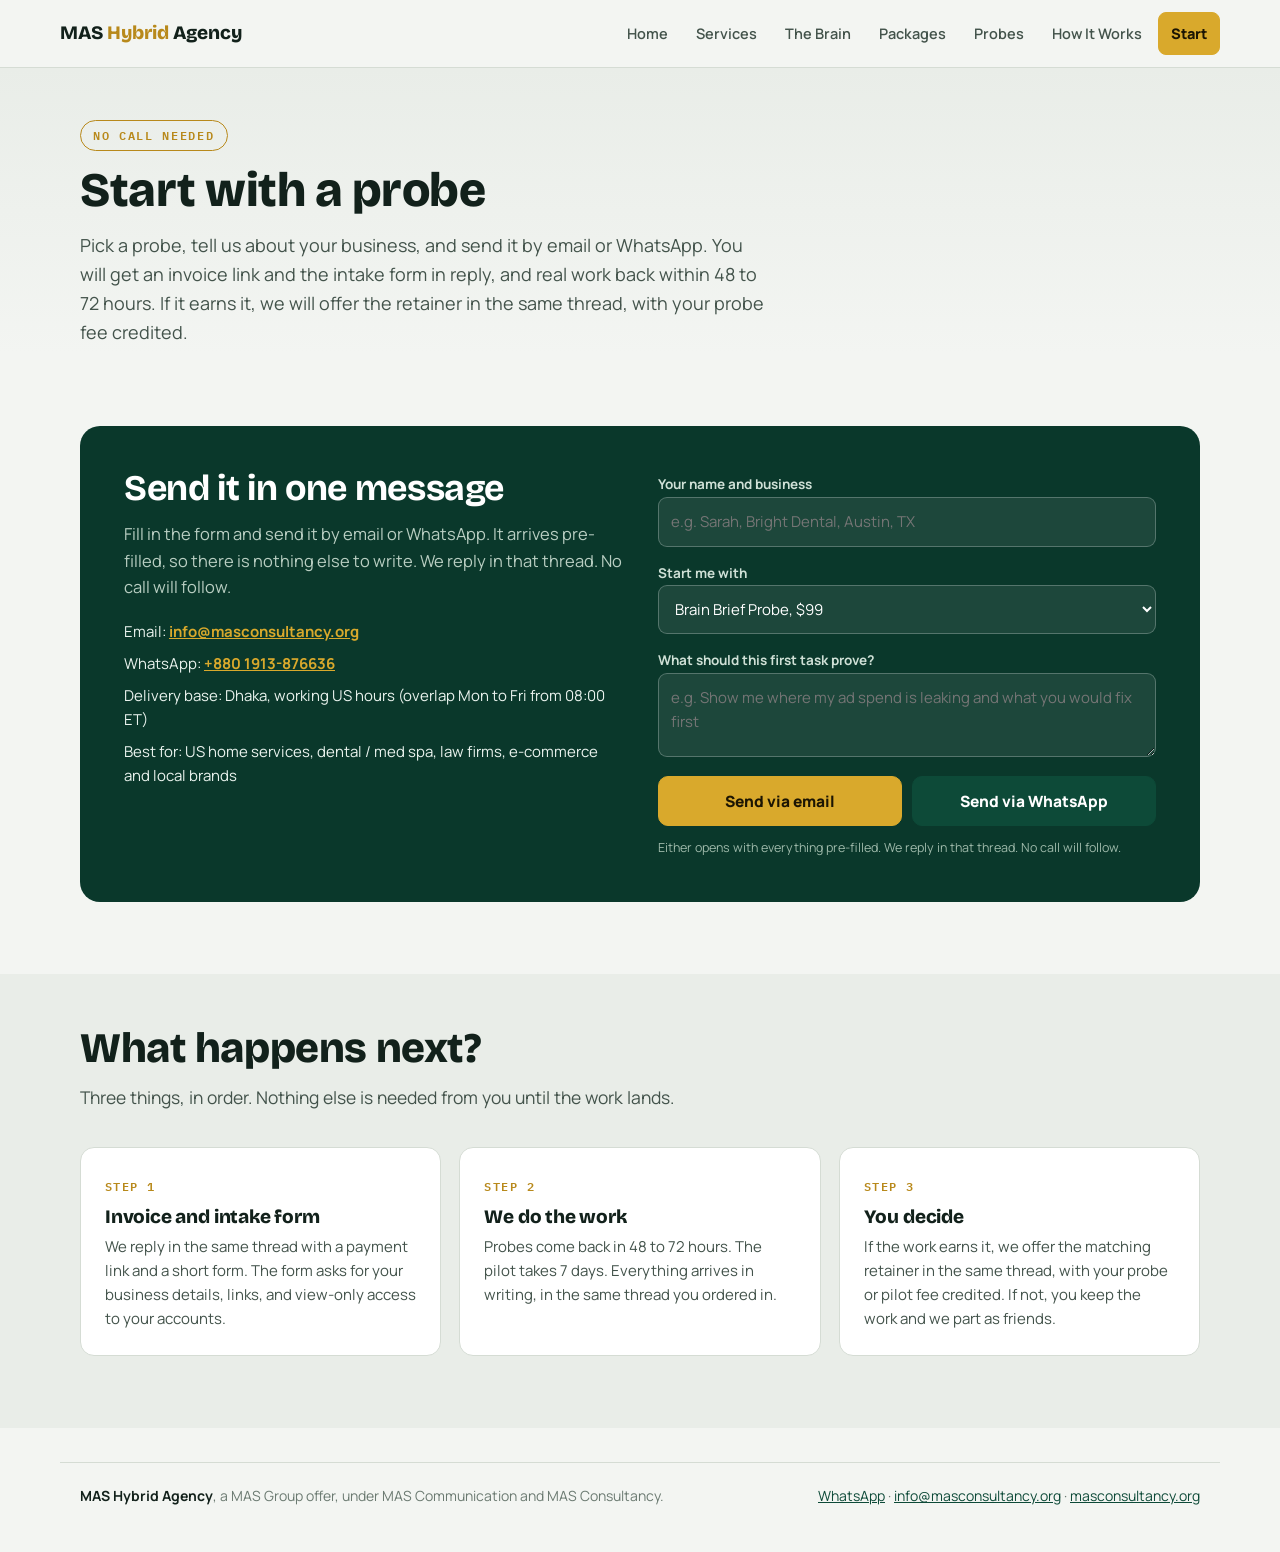
==== start.html @ c4781bc7 "Rebuild as 7-page site with menu bar and plain-language copy" ====
<!doctype html>
<html lang="en">
  <head>
    <meta charset="utf-8" />
    <meta name="viewport" content="width=device-width, initial-scale=1, viewport-fit=cover" />
    <meta name="color-scheme" content="light dark" />
    <link rel="icon" href="data:," />
    <title>Start | MAS Hybrid Agency</title>
    <meta name="description" content="Start with a probe. Pick a task, tell us about your business, and send it by WhatsApp or email. Real work back in 48 to 72 hours." />
    <link rel="canonical" href="https://agency.masconsultancy.org/start.html" />
    <meta name="google-site-verification" content="RtVPazd3vLeIZ7rx06zuJCmHE-kzX8Y3AJQsRol6EuU" />
    <!-- Google tag (gtag.js) -->
    <script async src="https://www.googletagmanager.com/gtag/js?id=G-MPVRDQL9S2"></script>
    <script>
      window.dataLayer = window.dataLayer || [];
      function gtag(){dataLayer.push(arguments);}
      gtag('js', new Date());
      gtag('config', 'G-MPVRDQL9S2');
    </script>
    <link rel="preconnect" href="https://fonts.googleapis.com" />
    <link rel="preconnect" href="https://fonts.gstatic.com" crossorigin />
    <link href="https://fonts.googleapis.com/css2?family=Bricolage+Grotesque:opsz,wght@12..96,400;12..96,600;12..96,800&family=Manrope:wght@400;500;600;700;800&family=IBM+Plex+Mono:wght@400;500;600&display=swap" rel="stylesheet" />
    <link rel="stylesheet" href="assets/style.css" />
  </head>
  <body>
    <nav>
      <div class="wrap nav-in">
        <a class="brand" href="index.html">MAS <span>Hybrid</span> Agency</a>
        <button type="button" class="nav-toggle" aria-label="Menu" aria-expanded="false" aria-controls="nav-links"><span></span><span></span><span></span></button>
        <div class="nav-links" id="nav-links">
          <a href="index.html">Home</a>
          <a href="services.html">Services</a>
          <a href="brain.html">The Brain</a>
          <a href="packages.html">Packages</a>
          <a href="probes.html">Probes</a>
          <a href="how-it-works.html">How It Works</a>
          <a href="start.html" class="btn btn-gold btn-sm active" style="color:#1c1503">Start</a>
        </div>
      </div>
    </nav>

    <header class="page-head">
      <div class="wrap">
        <span class="tag">No call needed</span>
        <h1>Start with a probe</h1>
        <p class="lead">Pick a probe, tell us about your business, and send it by email or WhatsApp. You will get an invoice link and the intake form in reply, and real work back within 48 to 72 hours. If it earns it, we will offer the retainer in the same thread, with your probe fee credited.</p>
      </div>
    </header>

    <section>
      <div class="wrap">
        <div class="cta-sec">
          <div class="cta-grid">
            <div>
              <h2>Send it in one message</h2>
              <p>Fill in the form and send it by email or WhatsApp. It arrives pre-filled, so there is nothing else to write. We reply in that thread. No call will follow.</p>
              <div class="direct">
                <span>Email: <a href="mailto:info@masconsultancy.org">info@masconsultancy.org</a></span>
                <span>WhatsApp: <a href="https://wa.me/8801913876636" target="_blank" rel="noopener">+880 1913-876636</a></span>
                <span>Delivery base: Dhaka, working US hours (overlap Mon to Fri from 08:00 ET)</span>
                <span>Best for: US home services, dental / med spa, law firms, e-commerce and local brands</span>
              </div>
            </div>
            <form class="cta-form" id="lead-form">
              <div>
                <label for="f-name">Your name and business</label>
                <input id="f-name" type="text" placeholder="e.g. Sarah, Bright Dental, Austin, TX" autocomplete="name" />
              </div>
              <div>
                <label for="f-interest">Start me with</label>
                <select id="f-interest">
                  <option>Brain Brief Probe, $99</option>
                  <option>Marketing Audit Probe, $149</option>
                  <option>Content Probe, $199</option>
                  <option>Ads Fix Probe, $249</option>
                  <option>One-week Pilot, $750</option>
                  <option>Skip the probe, talk retainers (still by message)</option>
                </select>
              </div>
              <div>
                <label for="f-goal">What should this first task prove?</label>
                <textarea id="f-goal" placeholder="e.g. Show me where my ad spend is leaking and what you would fix first"></textarea>
              </div>
              <div style="display:flex;gap:10px;flex-wrap:wrap">
                <button type="submit" class="btn btn-gold" style="color:#1c1503;flex:1">Send via email</button>
                <button type="button" class="btn btn-green" id="f-wa" style="flex:1">Send via WhatsApp</button>
              </div>
              <p style="font-size:12.5px;color:#9db8a9">Either opens with everything pre-filled. We reply in that thread. No call will follow.</p>
            </form>
          </div>
        </div>
      </div>
    </section>

    <section style="background:var(--bg2);padding-top:52px">
      <div class="wrap">
        <div class="sec-head">
          <h2>What happens next?</h2>
          <p>Three things, in order. Nothing else is needed from you until the work lands.</p>
        </div>
        <div class="funnel">
          <div class="step"><span class="s-num">Step 1</span><h3>Invoice and intake form</h3><p>We reply in the same thread with a payment link and a short form. The form asks for your business details, links, and view-only access to your accounts.</p></div>
          <div class="step"><span class="s-num">Step 2</span><h3>We do the work</h3><p>Probes come back in 48 to 72 hours. The pilot takes 7 days. Everything arrives in writing, in the same thread you ordered in.</p></div>
          <div class="step"><span class="s-num">Step 3</span><h3>You decide</h3><p>If the work earns it, we offer the matching retainer in the same thread, with your probe or pilot fee credited. If not, you keep the work and we part as friends.</p></div>
        </div>
      </div>
    </section>

    <footer>
      <div class="wrap foot">
        <span><b style="color:var(--ink)">MAS Hybrid Agency</b>, a MAS Group offer, under MAS Communication and MAS Consultancy.</span>
        <span><a href="https://api.whatsapp.com/send/?phone=8801913876636" target="_blank" rel="noopener">WhatsApp</a> · <a href="mailto:info@masconsultancy.org">info@masconsultancy.org</a> · <a href="https://masconsultancy.org" target="_blank" rel="noopener">masconsultancy.org</a></span>
      </div>
    </footer>

    <script src="assets/main.js"></script>
    <script src="assets/start.js"></script>
  </body>
</html>
---- assets/style.css ----
button, [role="button"], select, summary, input:not([type="checkbox"], [type="radio"]) { min-height: 2rem; }
      * { box-sizing: border-box; }
      :root{
        --bg:#f3f5f2; --bg2:#e9ede8; --surface:#ffffff; --surface2:#eef1ec;
        --ink:#12211b; --ink2:#43534b; --ink3:#6b7a71;
        --line:#d5dcd4;
        --green:#0d4a38; --green2:#0a382b; --green-soft:#dcebe2;
        --gold:#b8891b; --gold2:#d9a92c; --gold-soft:#f4e8c8;
        --wa:#e7f6ec; --wa-head:#075e54; --wa-bubble:#ffffff;
        --shadow:0 18px 44px rgba(13,46,35,.13);
        --radius:14px;
      }
      @media (prefers-color-scheme: dark){
        :root{
          --bg:#0a120f; --bg2:#0e1713; --surface:#121d18; --surface2:#16241e;
          --ink:#e9efeb; --ink2:#aebdb4; --ink3:#7e9186;
          --line:#24352d;
          --green:#2f9e77; --green2:#0d4a38; --green-soft:#173528;
          --gold:#d9a92c; --gold2:#e8bc4a; --gold-soft:#2e2712;
          --wa:#0b141a; --wa-head:#1f2c34; --wa-bubble:#1f2c34;
          --shadow:0 18px 44px rgba(0,0,0,.45);
        }
      }
      html{scroll-behavior:smooth}
      body{margin:0;background:var(--bg);color:var(--ink);font-family:"Manrope",system-ui,sans-serif;font-size:16.5px;line-height:1.6;-webkit-font-smoothing:antialiased}
      h1,h2,h3{font-family:"Bricolage Grotesque","Manrope",sans-serif;line-height:1.08;margin:0;letter-spacing:-.01em}
      p{margin:0}
      a{color:var(--green)}
      .mono{font-family:"IBM Plex Mono",monospace}
      .wrap{max-width:1160px;margin:0 auto;padding:0 20px}
      section{padding:72px 0}
      .sec-head{max-width:720px;margin-bottom:36px}
      .sec-head h2{font-size:clamp(28px,4.4vw,42px);font-weight:800;margin-bottom:12px}
      .sec-head p{color:var(--ink2);font-size:17.5px}
      .tag{display:inline-block;font-family:"IBM Plex Mono",monospace;font-size:12px;font-weight:600;letter-spacing:.14em;text-transform:uppercase;color:var(--gold);border:1px solid var(--gold);border-radius:999px;padding:5px 12px;margin-bottom:16px}

      /* Nav */
      nav{position:sticky;top:0;z-index:50;background:color-mix(in srgb,var(--bg) 88%, transparent);backdrop-filter:blur(10px);border-bottom:1px solid var(--line)}
      .nav-in{display:flex;align-items:center;gap:18px;padding:12px 0;flex-wrap:wrap}
      .brand{font-family:"Bricolage Grotesque",sans-serif;font-weight:800;font-size:19px;color:var(--ink);text-decoration:none}
      .brand span{color:var(--gold)}
      .nav-links{display:flex;gap:4px;flex-wrap:wrap;margin-left:auto}
      .nav-links a{color:var(--ink2);text-decoration:none;font-weight:600;font-size:14.5px;padding:9px 12px;border-radius:8px;min-height:36px;display:inline-flex;align-items:center}
      .nav-links a:hover{color:var(--ink);background:var(--surface2)}
      .nav-links a.active{color:var(--ink);background:var(--green-soft);font-weight:800}
      .nav-links a.active:hover{background:var(--green-soft)}
      .nav-links a.btn.active{background:var(--gold2)}
      .nav-toggle{display:none;background:none;border:1.5px solid var(--line);border-radius:9px;width:44px;height:44px;cursor:pointer;margin-left:auto;align-items:center;justify-content:center;flex-direction:column;gap:5px;flex:none}
      .nav-toggle span{display:block;width:20px;height:2px;background:var(--ink);border-radius:2px}
      .nav-toggle[aria-expanded="true"] span:nth-child(1){transform:translateY(7px) rotate(45deg)}
      .nav-toggle[aria-expanded="true"] span:nth-child(2){opacity:0}
      .nav-toggle[aria-expanded="true"] span:nth-child(3){transform:translateY(-7px) rotate(-45deg)}
      .btn{display:inline-flex;align-items:center;justify-content:center;gap:8px;border-radius:10px;padding:13px 22px;font-weight:800;font-size:15.5px;text-decoration:none;border:1.5px solid transparent;cursor:pointer;min-height:48px;font-family:inherit}
      .btn-gold{background:var(--gold2);color:#1c1503;border-color:var(--gold2)}
      .btn-gold:hover{background:var(--gold)}
      .btn-green{background:var(--green);color:#fff;border-color:var(--green)}
      @media (prefers-color-scheme: dark){.btn-green{background:var(--green);color:#06110c}}
      .btn-ghost{background:transparent;color:var(--ink);border-color:var(--line)}
      .btn-ghost:hover{border-color:var(--ink3)}
      .btn-sm{padding:9px 16px;min-height:40px;font-size:14px}

      /* Hero */
      .hero{padding:56px 0 64px;background:linear-gradient(180deg,var(--bg2),var(--bg))}
      .hero-grid{display:grid;grid-template-columns:1.05fr .95fr;gap:44px;align-items:center}
      .hero h1{font-size:clamp(36px,5.6vw,58px);font-weight:800;margin-bottom:18px}
      .hero h1 em{font-style:normal;color:var(--green);border-bottom:5px solid var(--gold2)}
      .hero .lead{font-size:19px;color:var(--ink2);margin-bottom:28px;max-width:34em}
      .hero-ctas{display:flex;gap:12px;flex-wrap:wrap;margin-bottom:30px}
      .hero-points{display:grid;gap:10px}
      .hero-points li{list-style:none;display:flex;gap:10px;font-weight:600;font-size:15.5px}
      .hero-points ul{margin:0;padding:0;display:grid;gap:10px}
      .tick{flex:none;width:22px;height:22px;border-radius:50%;background:var(--green-soft);color:var(--green);display:inline-flex;align-items:center;justify-content:center;font-size:13px;font-weight:800;margin-top:2px}
      .hero-media{position:relative}
      .hero-media img{width:100%;height:100%;max-height:520px;object-fit:cover;border-radius:18px;box-shadow:var(--shadow);display:block}
      .hero-card{position:absolute;left:14px;bottom:14px;right:14px;background:var(--surface);border:1px solid var(--line);border-radius:12px;padding:14px 16px;box-shadow:var(--shadow)}
      .hero-card .mono{font-size:11.5px;color:var(--gold);letter-spacing:.1em;text-transform:uppercase;font-weight:600}
      .hero-card p{font-weight:700;font-size:15px;margin-top:3px}
      .stat-strip{display:grid;grid-template-columns:repeat(4,1fr);gap:1px;background:var(--line);border:1px solid var(--line);border-radius:var(--radius);overflow:hidden;margin-top:52px}
      .stat{background:var(--surface);padding:20px 18px}
      .stat b{display:block;font-family:"Bricolage Grotesque",sans-serif;font-size:27px;font-weight:800}
      .stat span{color:var(--ink2);font-size:13.5px;font-weight:600}

      /* Models */
      .models{display:grid;grid-template-columns:minmax(0,780px);justify-content:center;gap:18px}
      .model{background:var(--surface);border:1px solid var(--line);border-radius:var(--radius);padding:26px;display:flex;flex-direction:column}
      .model.mas{border:2px solid var(--gold2);position:relative}
      .model .m-tag{font-family:"IBM Plex Mono",monospace;font-size:11.5px;letter-spacing:.12em;text-transform:uppercase;font-weight:600;margin-bottom:10px}
      .model.trifid .m-tag{color:var(--ink3)} .model.nas .m-tag{color:var(--ink3)} .model.mas .m-tag{color:var(--gold)}
      .model h3{font-size:23px;font-weight:800;margin-bottom:8px}
      .model .sub{color:var(--ink2);font-size:15px;margin-bottom:16px}
      .model ul{margin:0 0 18px;padding:0;list-style:none;display:grid;gap:9px;font-size:15px}
      .model ul li{padding-left:20px;position:relative}
      .model ul li::before{content:"–";position:absolute;left:0;color:var(--gold);font-weight:800}
      .model .verdict{margin-top:auto;background:var(--surface2);border-radius:10px;padding:13px 15px;font-size:14.5px;font-weight:600}
      .model .src{font-size:13px;margin-top:12px}
      .pill{position:absolute;top:-13px;right:18px;background:var(--gold2);color:#1c1503;font-weight:800;font-size:12.5px;padding:5px 12px;border-radius:999px}

      /* Services */
      .services{display:grid;grid-template-columns:repeat(3,1fr);gap:18px}
      .svc{background:var(--surface);border:1px solid var(--line);border-radius:var(--radius);padding:24px}
      .svc .num{font-family:"IBM Plex Mono",monospace;color:var(--gold);font-weight:600;font-size:13px}
      .svc h3{font-size:19.5px;font-weight:800;margin:8px 0 8px}
      .svc p{color:var(--ink2);font-size:15px}
      .svc .deliver{margin-top:14px;padding-top:12px;border-top:1px dashed var(--line);font-size:13.5px;color:var(--ink3)}
      .svc .deliver b{color:var(--ink2)}
      .duo{display:grid;grid-template-columns:1fr 1fr;gap:18px;margin-top:18px}
      .duo figure{margin:0}
      .duo img{width:100%;height:250px;object-fit:cover;border-radius:var(--radius);display:block}
      .duo figcaption{font-size:13px;color:var(--ink3);margin-top:8px}

      /* Brain */
      .brain-sec{background:var(--green2);color:#eaf3ee}
      .brain-sec .sec-head p{color:#b9cec2}
      .brain-sec .tag{color:var(--gold2);border-color:var(--gold2)}
      .flow{display:grid;grid-template-columns:1fr auto 1fr auto 1fr;gap:14px;align-items:stretch;margin-bottom:40px}
      .flow-box{background:rgba(255,255,255,.06);border:1px solid rgba(255,255,255,.16);border-radius:var(--radius);padding:20px}
      .flow-box h3{font-size:17px;margin-bottom:10px;color:#fff}
      .flow-box ul{margin:0;padding:0;list-style:none;display:grid;gap:6px;font-size:14.5px;color:#cfe0d6}
      .flow-arrow{display:flex;align-items:center;font-size:24px;color:var(--gold2);font-weight:800}
      .agents{display:grid;grid-template-columns:repeat(3,1fr);gap:14px;margin-bottom:44px}
      .agent{background:rgba(255,255,255,.06);border:1px solid rgba(255,255,255,.16);border-radius:12px;padding:18px}
      .agent h4{margin:0 0 6px;font-size:16px;font-family:"Bricolage Grotesque",sans-serif;color:#fff}
      .agent p{font-size:14px;color:#c4d6ca}
      .agent .freq{font-family:"IBM Plex Mono",monospace;font-size:11.5px;color:var(--gold2);letter-spacing:.08em;text-transform:uppercase}

      /* Demo */
      .demo{display:grid;grid-template-columns:1fr 1fr;gap:26px;align-items:start}
      .demo-panel{background:var(--surface);color:var(--ink);border-radius:var(--radius);padding:26px}
      .demo-panel h3{font-size:21px;margin-bottom:6px}
      .demo-panel .hint{color:var(--ink2);font-size:14.5px;margin-bottom:18px}
      .field{margin-bottom:16px}
      .field label{display:block;font-weight:700;font-size:14px;margin-bottom:7px}
      .field select,.field input{width:100%;padding:11px 12px;border:1.5px solid var(--line);border-radius:9px;background:var(--surface);color:var(--ink);font:inherit;font-size:15px;min-height:46px}
      .chips{display:flex;flex-wrap:wrap;gap:8px}
      .chip{border:1.5px solid var(--line);background:var(--surface);color:var(--ink2);border-radius:999px;padding:9px 15px;font-weight:700;font-size:14px;cursor:pointer;min-height:40px;font-family:inherit}
      .chip[aria-pressed="true"]{background:var(--green);border-color:var(--green);color:#fff}
      @media (prefers-color-scheme: dark){.chip[aria-pressed="true"]{color:#06110c}}
      .phone{background:var(--wa);border-radius:22px;overflow:hidden;border:1px solid rgba(0,0,0,.25);box-shadow:var(--shadow);max-width:420px;margin:0 auto;width:100%}
      .phone-head{background:var(--wa-head);color:#fff;padding:14px 18px;display:flex;gap:12px;align-items:center}
      .avatar{width:38px;height:38px;border-radius:50%;background:var(--gold2);color:#1c1503;font-weight:800;display:flex;align-items:center;justify-content:center;font-family:"Bricolage Grotesque",sans-serif;flex:none}
      .phone-head b{display:block;font-size:15.5px;line-height:1.25}
      .phone-head span{font-size:12.5px;opacity:.85}
      .phone-body{padding:18px 14px 22px;display:grid;gap:10px;min-height:340px}
      .bubble{background:var(--wa-bubble);border-radius:10px;padding:12px 14px;font-size:14.5px;line-height:1.55;box-shadow:0 1px 2px rgba(0,0,0,.13);color:var(--ink)}
      @media (prefers-color-scheme: dark){.bubble{color:#e9efeb}}
      .bubble b{color:var(--green)}
      @media (prefers-color-scheme: dark){.bubble b{color:var(--gold2)}}
      .bubble .time{display:block;text-align:right;font-size:11px;color:var(--ink3);margin-top:5px}
      .bubble ul{margin:6px 0 0;padding-left:18px}
      .bubble li{margin-bottom:4px}
      .demo-note{font-size:12.5px;color:#9db8a9;text-align:center;margin-top:12px}

      /* Probes */
      .probes{display:grid;grid-template-columns:1fr 1fr;gap:18px;margin-bottom:18px}
      .probe{background:var(--surface);border:1px solid var(--line);border-radius:var(--radius);padding:24px;display:flex;flex-direction:column}
      .probe.hot{border:2px solid var(--gold2);position:relative}
      .probe .p-top{display:flex;justify-content:space-between;align-items:baseline;gap:12px;margin-bottom:6px}
      .probe h3{font-size:20px;font-weight:800}
      .probe .p-price{font-family:"Bricolage Grotesque",sans-serif;font-size:24px;font-weight:800;white-space:nowrap}
      .probe .p-price small{font-size:13px;color:var(--ink3);font-family:"Manrope",sans-serif;font-weight:600}
      .probe .turn{font-family:"IBM Plex Mono",monospace;font-size:11.5px;letter-spacing:.1em;text-transform:uppercase;color:var(--gold);font-weight:600;margin-bottom:10px}
      .probe p{color:var(--ink2);font-size:15px;margin-bottom:12px}
      .probe ul{margin:0 0 18px;padding:0;list-style:none;display:grid;gap:7px;font-size:14.5px}
      .probe ul li{padding-left:22px;position:relative}
      .probe ul li::before{content:"✓";position:absolute;left:0;color:var(--green);font-weight:800}
      .probe .p-ctas{display:flex;gap:8px;flex-wrap:wrap;margin-top:auto}
      .probe-credit{background:var(--green-soft);color:var(--green);border-radius:10px;padding:13px 16px;font-size:14.5px;font-weight:700;margin-bottom:34px}
      @media (prefers-color-scheme: dark){.probe-credit{color:#9fd8bf}}
      /* Funnel */
      .funnel{display:grid;grid-template-columns:repeat(3,1fr);gap:18px}
      .step{background:var(--surface);border:1px solid var(--line);border-radius:var(--radius);padding:24px}
      .step .s-num{font-family:"IBM Plex Mono",monospace;font-size:12px;font-weight:600;letter-spacing:.12em;text-transform:uppercase;color:var(--gold)}
      .step h3{font-size:19px;font-weight:800;margin:8px 0 8px}
      .step p{color:var(--ink2);font-size:15px}
      .step .auto{margin-top:14px;padding-top:12px;border-top:1px dashed var(--line);font-size:13.5px;color:var(--ink3)}
      .step .auto b{color:var(--ink2)}
      .seq{margin-top:18px;background:var(--surface);border:1px solid var(--line);border-radius:var(--radius);padding:24px}
      .seq h3{font-size:19px;margin-bottom:6px}
      .seq p{color:var(--ink2);font-size:15px;margin-bottom:14px}
      .seq-grid{display:grid;grid-template-columns:repeat(4,1fr);gap:12px}
      .seq-item{background:var(--surface2);border-radius:10px;padding:14px}
      .seq-item b{display:block;font-size:14.5px;margin-bottom:4px}
      .seq-item span{font-size:13.5px;color:var(--ink2)}
      @media (max-width:920px){.funnel{grid-template-columns:1fr 1fr}.seq-grid{grid-template-columns:1fr 1fr}}
      @media (max-width:560px){.probes,.funnel,.seq-grid{grid-template-columns:1fr}}

      /* Packages */
      .pkg-note{background:var(--gold-soft);border:1px solid var(--gold2);border-radius:10px;padding:13px 16px;font-size:14.5px;font-weight:600;margin-bottom:26px}
      .pkgs{display:grid;grid-template-columns:repeat(3,1fr);gap:18px;margin-bottom:34px}
      .pkg{background:var(--surface);border:1px solid var(--line);border-radius:var(--radius);padding:26px;display:flex;flex-direction:column}
      .pkg.hot{border:2px solid var(--gold2);position:relative}
      .pkg h3{font-size:21px;margin-bottom:4px}
      .pkg .who{color:var(--ink2);font-size:14.5px;margin-bottom:16px}
      .price{font-family:"Bricolage Grotesque",sans-serif;font-size:31px;font-weight:800}
      .price small{font-size:14px;color:var(--ink3);font-family:"Manrope",sans-serif;font-weight:600}
      .pkg ul{margin:16px 0 20px;padding:0;list-style:none;display:grid;gap:8px;font-size:14.5px}
      .pkg ul li{padding-left:22px;position:relative}
      .pkg ul li::before{content:"✓";position:absolute;left:0;color:var(--green);font-weight:800}
      .pkg .btn{margin-top:auto}
      .builder{background:var(--surface);border:1px solid var(--line);border-radius:var(--radius);padding:28px}
      .builder h3{font-size:22px;margin-bottom:6px}
      .builder .hint{color:var(--ink2);font-size:14.5px;margin-bottom:20px}
      .builder-grid{display:grid;grid-template-columns:1.2fr .8fr;gap:28px}
      .b-label{font-weight:800;font-size:14px;margin:16px 0 9px}
      .b-label:first-child{margin-top:0}
      .total-box{background:var(--surface2);border-radius:12px;padding:22px;position:sticky;top:86px}
      .total-box .t-row{display:flex;justify-content:space-between;gap:10px;font-size:14.5px;padding:7px 0;border-bottom:1px dashed var(--line)}
      .total-box .t-row span:last-child{font-weight:700;text-align:right}
      .total-big{font-family:"Bricolage Grotesque",sans-serif;font-size:30px;font-weight:800;margin:14px 0 4px}
      .total-box .per{color:var(--ink2);font-size:13.5px;margin-bottom:16px}



      /* CTA */
      .cta-sec{background:var(--green2);color:#eaf3ee;border-radius:20px;padding:44px}
      .cta-grid{display:grid;grid-template-columns:1fr 1fr;gap:36px}
      .cta-sec h2{font-size:clamp(26px,3.6vw,36px);color:#fff;margin-bottom:12px}
      .cta-sec p{color:#b9cec2}
      .cta-form{display:grid;gap:12px}
      .cta-form label{font-weight:700;font-size:13.5px;color:#cfe0d6}
      .cta-form input,.cta-form select,.cta-form textarea{width:100%;padding:12px;border-radius:9px;border:1.5px solid rgba(255,255,255,.25);background:rgba(255,255,255,.08);color:#fff;font:inherit;font-size:15px;min-height:46px}
      .cta-form option{color:#12211b}
      .cta-form textarea{min-height:84px;resize:vertical}
      .direct{margin-top:20px;display:grid;gap:8px;font-size:15px}
      .direct a{color:var(--gold2);font-weight:700}
      footer{padding:34px 0 44px;color:var(--ink3);font-size:14px}
      .foot{display:flex;gap:14px;flex-wrap:wrap;justify-content:space-between;border-top:1px solid var(--line);padding-top:22px}

      @media (max-width:920px){
        .nav-in{flex-wrap:nowrap}
        .nav-toggle{display:inline-flex}
        .nav-links{display:none;position:absolute;top:100%;left:0;right:0;background:var(--surface);border-bottom:1px solid var(--line);flex-direction:column;padding:10px 20px 16px;gap:2px;box-shadow:var(--shadow)}
        .nav-links.open{display:flex}
        .nav-links a{padding:11px 12px;font-size:15.5px}
        .nav-links .btn{margin-top:8px;justify-content:center}
        .hero-grid,.demo,.builder-grid,.cta-grid{grid-template-columns:1fr}
        .models,.services,.pkgs,.agents,.page-cards{grid-template-columns:1fr 1fr}
        .flow{grid-template-columns:1fr}
        .flow-arrow{justify-content:center;transform:rotate(90deg)}
        .stat-strip{grid-template-columns:1fr 1fr}
        .total-box{position:static}
      }
      @media (max-width:560px){
        section{padding:52px 0}
        .models,.services,.pkgs,.agents,.duo,.page-cards{grid-template-columns:1fr}
        .cta-sec{padding:28px 20px}
        .nav-links a{padding:9px 8px;font-size:13.5px}
      }
      @media (prefers-reduced-motion: reduce){html{scroll-behavior:auto}}

      /* Subpage header */
      .page-head{padding:52px 0 8px;background:linear-gradient(180deg,var(--bg2),var(--bg))}
      .page-head h1{font-size:clamp(32px,5vw,48px);font-weight:800;margin-bottom:14px}
      .page-head .lead{font-size:18px;color:var(--ink2);max-width:38em}
      .page-head .tag{margin-bottom:14px}

      /* Home link cards */
      .page-cards{display:grid;grid-template-columns:repeat(3,1fr);gap:18px}
      .page-card{background:var(--surface);border:1px solid var(--line);border-radius:var(--radius);padding:24px;display:flex;flex-direction:column;text-decoration:none;color:var(--ink)}
      .page-card:hover{border-color:var(--gold2);box-shadow:var(--shadow)}
      .page-card .num{font-family:"IBM Plex Mono",monospace;color:var(--gold);font-weight:600;font-size:13px}
      .page-card h3{font-size:19.5px;font-weight:800;margin:8px 0 8px}
      .page-card p{color:var(--ink2);font-size:15px;flex:1}
      .page-card .go{margin-top:14px;font-weight:800;font-size:14.5px;color:var(--green)}

      /* Package setup fee */
      .pkg .setup{margin-top:14px;padding-top:12px;border-top:1px dashed var(--line);font-size:14px;color:var(--ink2)}
      .pkg .setup b{color:var(--ink)}
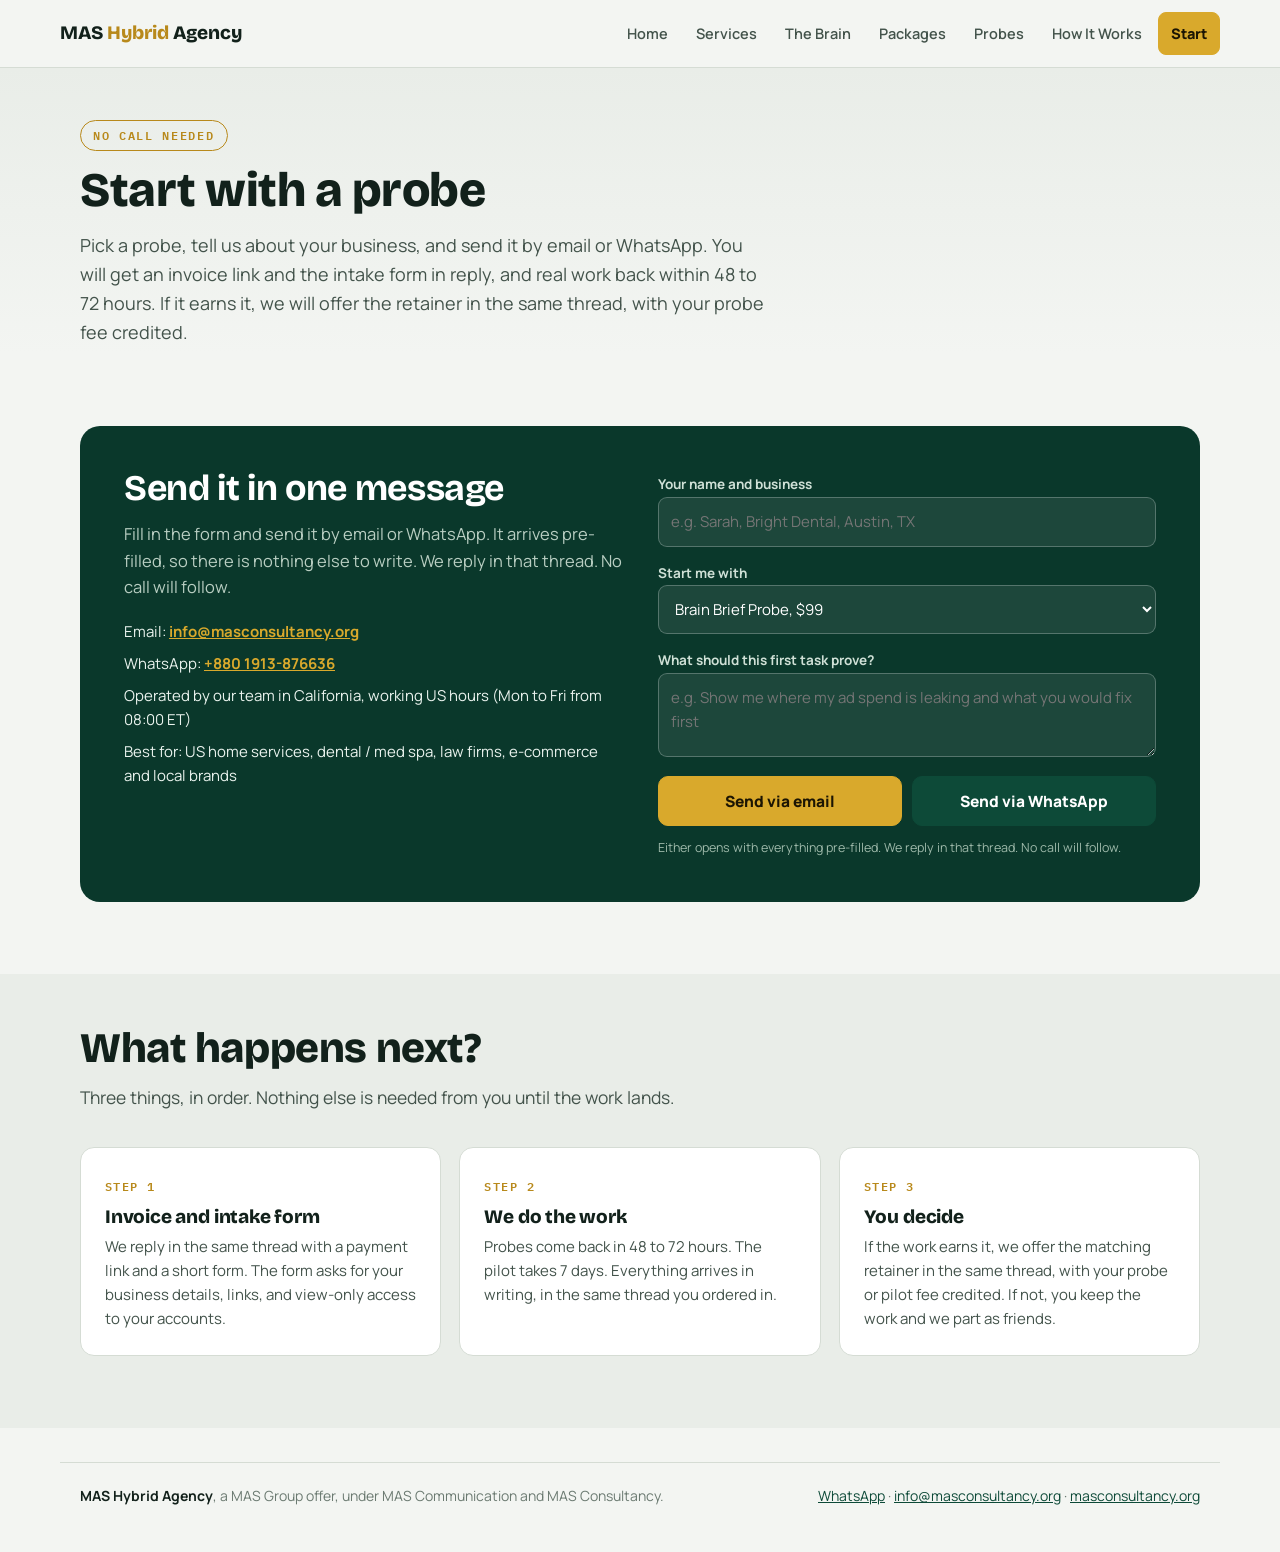
==== commit 6d0d8aa4: "Start page: California team, no Dhaka mention" ====
--- a/start.html
+++ b/start.html
@@ -57,7 +57,7 @@
               <div class="direct">
                 <span>Email: <a href="mailto:info@masconsultancy.org">info@masconsultancy.org</a></span>
                 <span>WhatsApp: <a href="https://wa.me/8801913876636" target="_blank" rel="noopener">+880 1913-876636</a></span>
-                <span>Delivery base: Dhaka, working US hours (overlap Mon to Fri from 08:00 ET)</span>
+                <span>Operated by our team in California, working US hours (Mon to Fri from 08:00 ET)</span>
                 <span>Best for: US home services, dental / med spa, law firms, e-commerce and local brands</span>
               </div>
             </div>
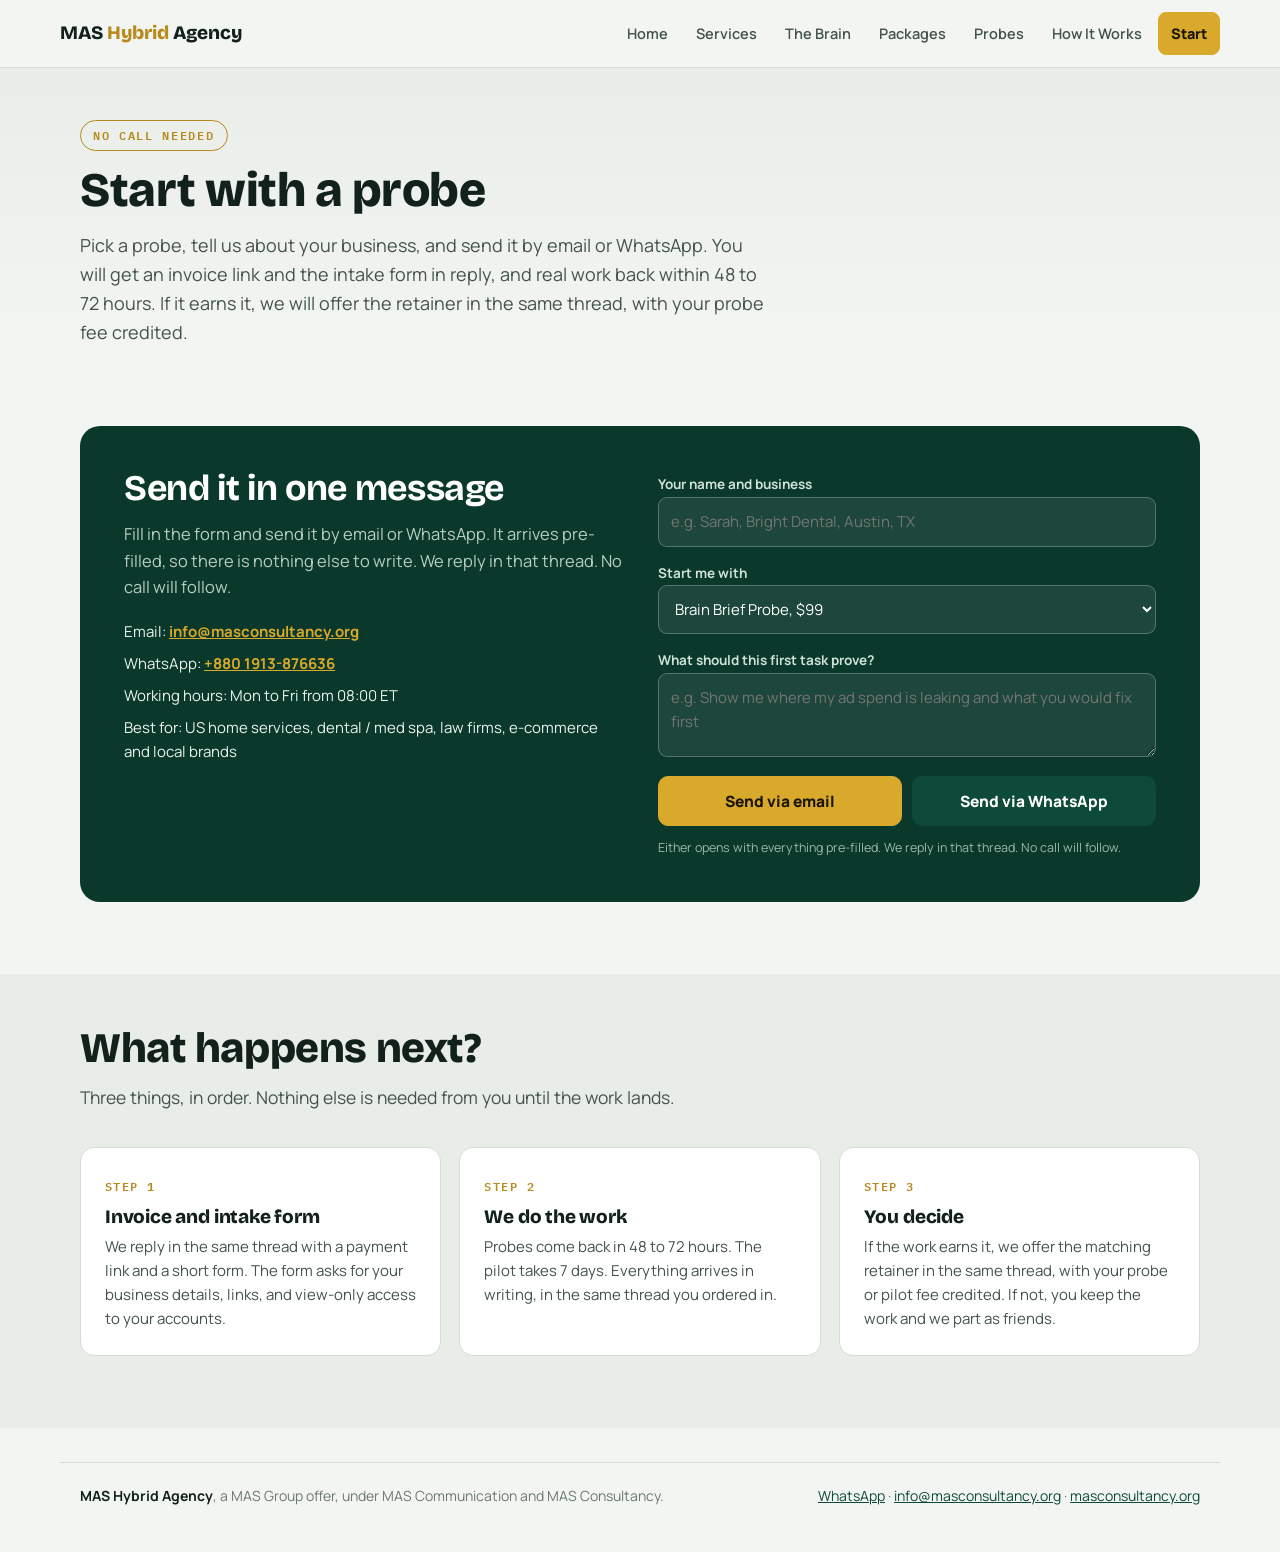
==== commit fbc021ad: "Start page: drop team location, hours only" ====
--- a/start.html
+++ b/start.html
@@ -57,7 +57,7 @@
               <div class="direct">
                 <span>Email: <a href="mailto:info@masconsultancy.org">info@masconsultancy.org</a></span>
                 <span>WhatsApp: <a href="https://wa.me/8801913876636" target="_blank" rel="noopener">+880 1913-876636</a></span>
-                <span>Operated by our team in California, working US hours (Mon to Fri from 08:00 ET)</span>
+                <span>Working hours: Mon to Fri from 08:00 ET</span>
                 <span>Best for: US home services, dental / med spa, law firms, e-commerce and local brands</span>
               </div>
             </div>
